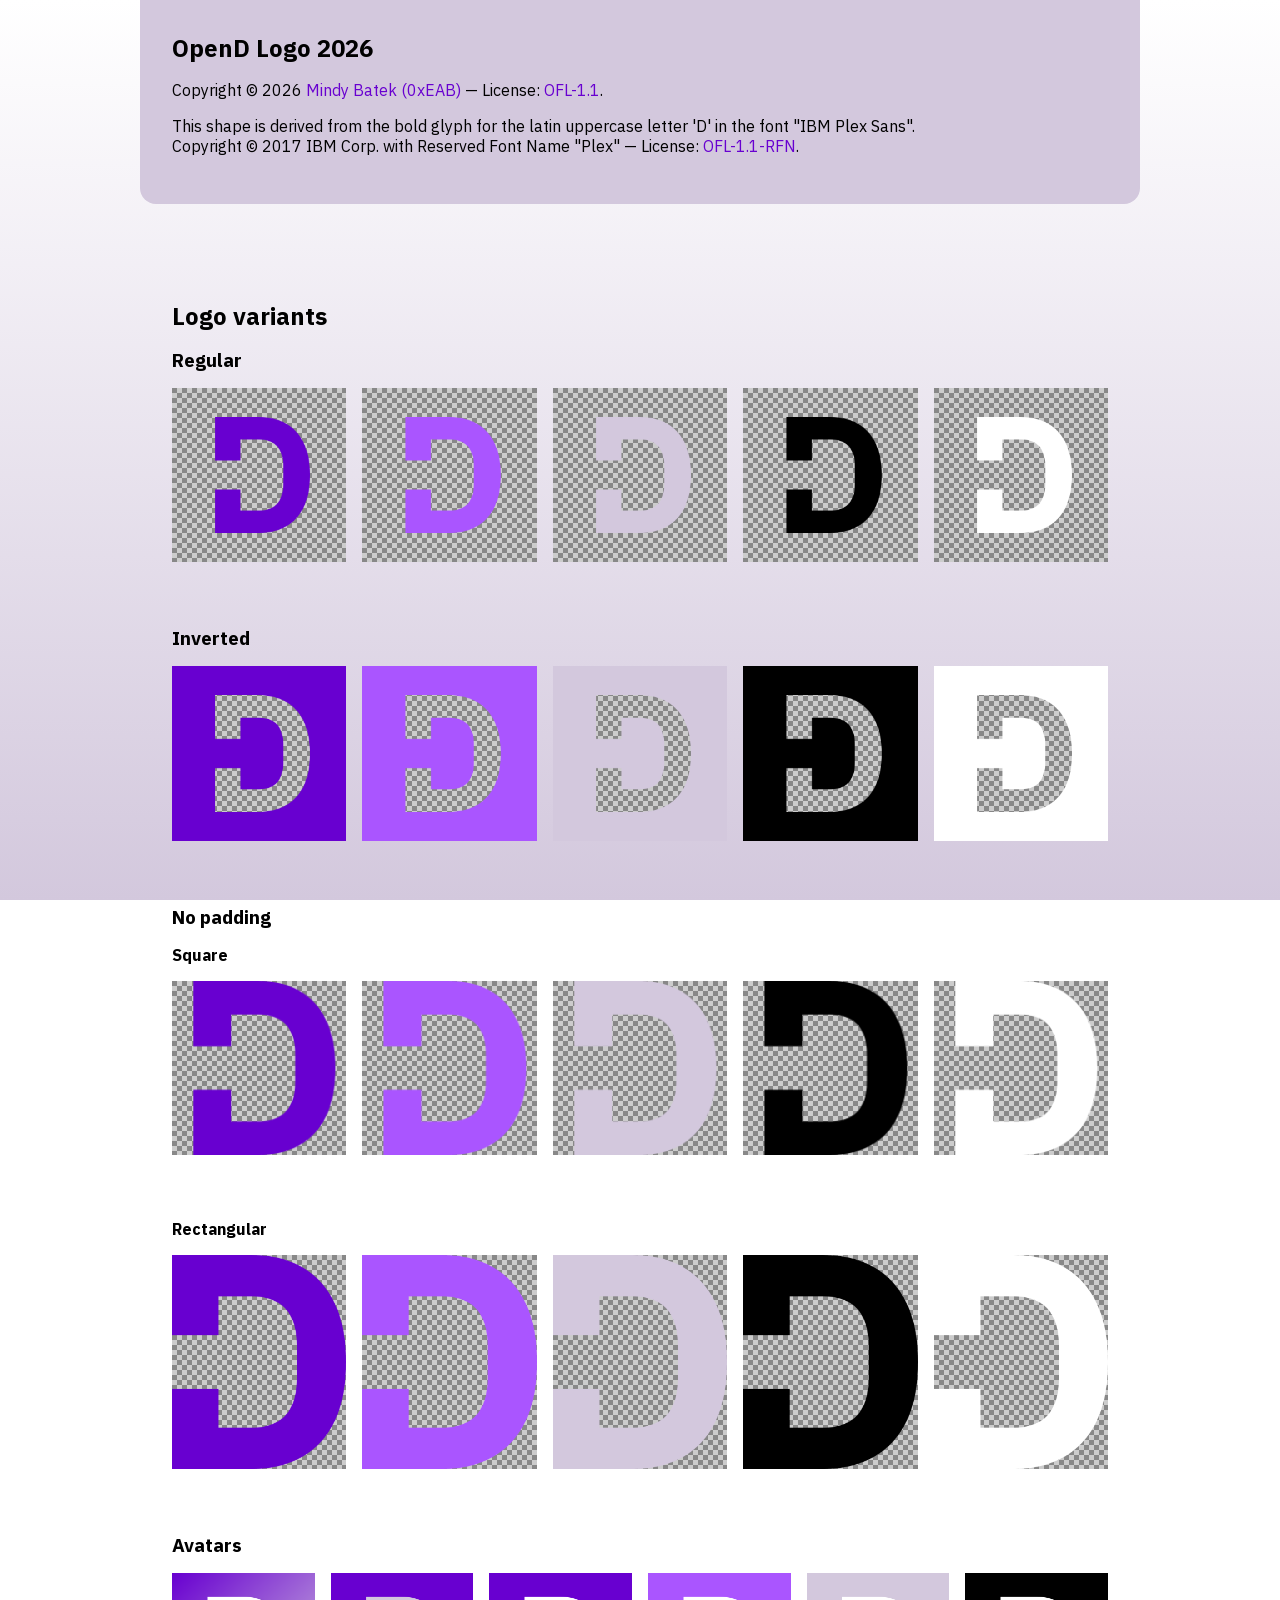
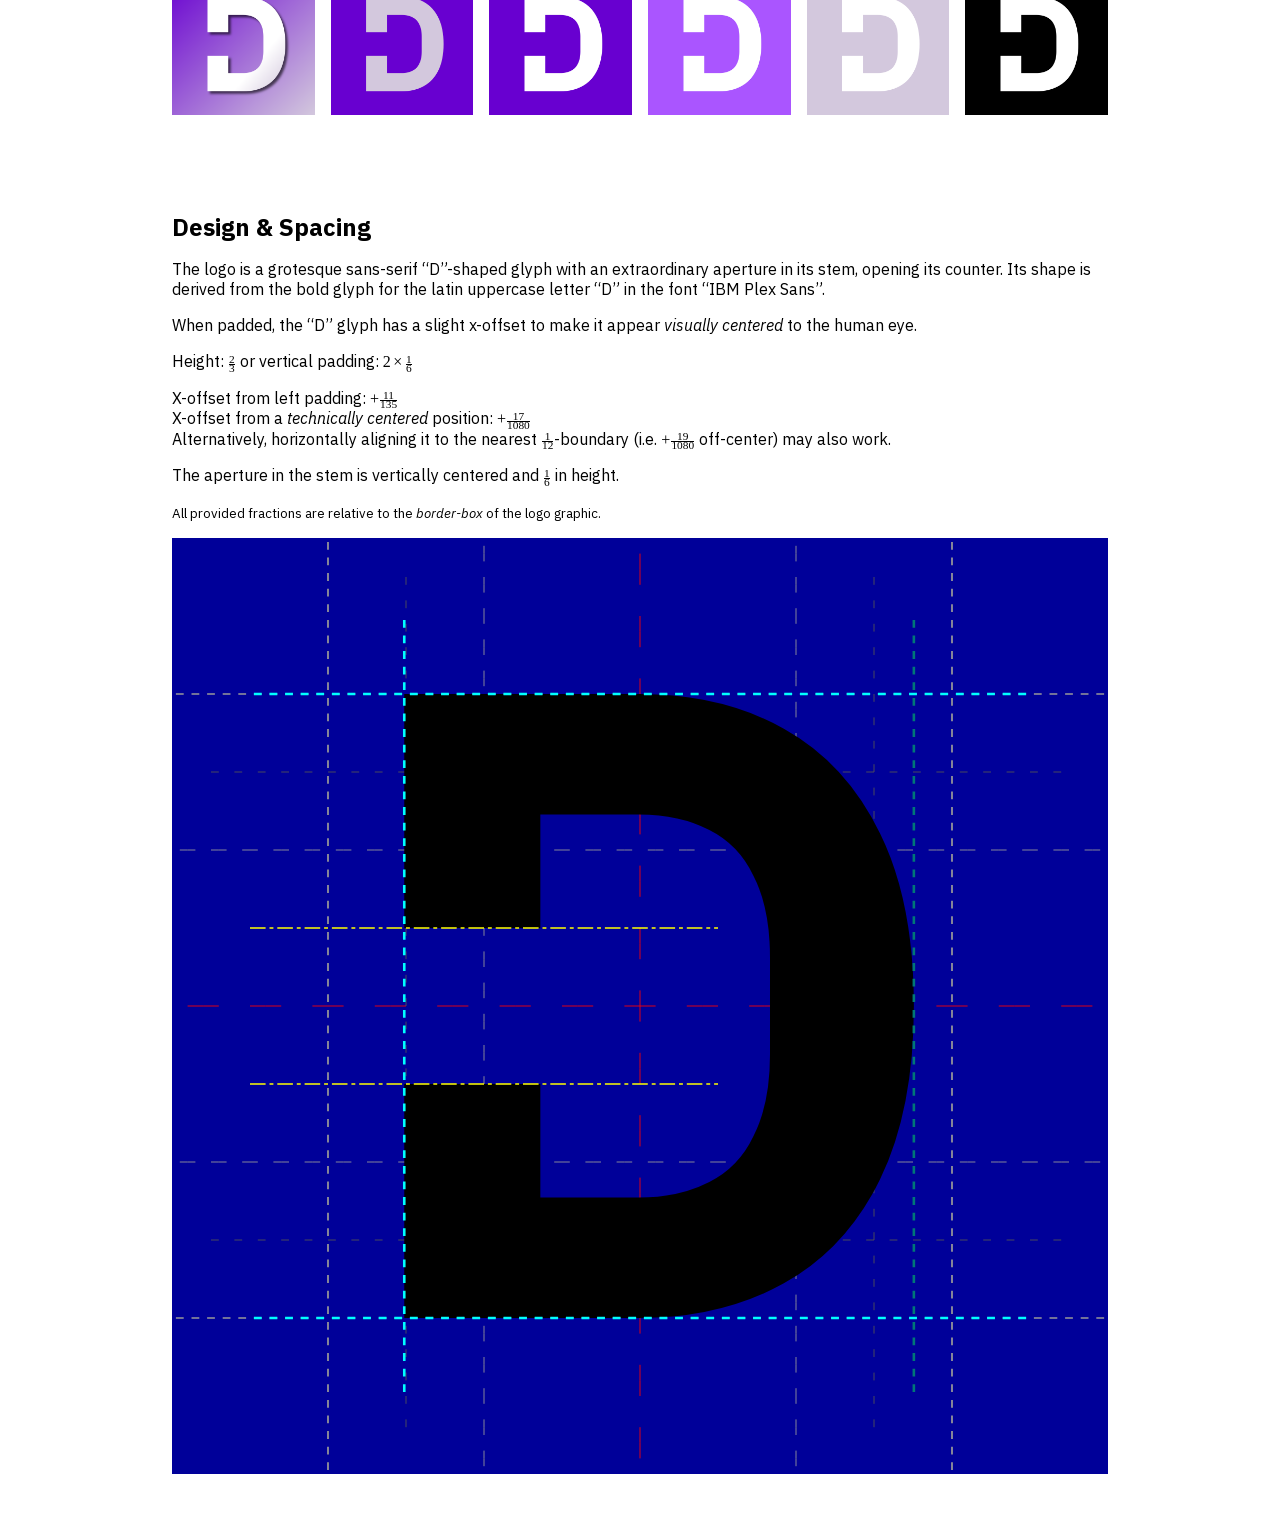
==== artwork/logo-2026/index.html @ bcdfeafe "Add "OpenD Logo 2026" artwork" ====
<!DOCTYPE html>
<html lang="en">
<head>
	<meta charset="utf-8">
	<title>OpenD Logo 2026</title>
	<meta name="viewport" content="width=device-width, initial-scale=1.0">
	<link rel="stylesheet" href="../../fonts/webfonts-bundle/opendlang-fonts.css">
	<style>
		*, ::after, ::before {
			box-sizing: border-box;
		}
		h1, h2, h3, h4, h5, h6, p {
			margin: 0 0 1rem 0;
		}
		html {
			font-size: 16px;
		}
		body {
			background: linear-gradient(0deg, #D3C8DD, #FFFFFF);
			background-attachment: fixed;
			display: flex;
			flex-direction: column;
			justify-content: start;
			min-height: 100vh;
			margin: 0;
			padding: 0;
		}
		main>* {
			margin: 0 auto 1rem auto;
			padding: 1rem;
		}
		@media (min-width: 1280px) {
			main>* {
				max-width: 1000px;
				padding: 2rem;
			}
		}
		main>section:first-child {
			background: #D3C8DD;
			border-radius: 0 0 1rem 1rem;
		}
		section:not(:last-child) {
			margin-bottom: 4rem;
		}
		a:link {
			color: #6800D0;
			text-decoration: none;
		}
		ul.logos {
			display: flex;
			list-style-type: none;
			padding: 0;
		}
		ul.logos>li {
			background-image: url('.demo/background.svg');
			background-repeat: repeat;
			background-size: 1.25rem;
			padding: 0;
		}
		ul.logos>li:not(:last-child) {
			margin-right: 1rem;
		}
		ul.logos img, picture#blueprint>img {
			display: block;
			max-width: 100%;
		}
	</style>
</head>
<body>
<main>
	<section>
		<h1>OpenD Logo 2026</h1>
		<p>
			Copyright © 2026 <a href="https://github.com/0xEAB">Mindy Batek (0xEAB)</a>
			— License: <a href="../../licenses/OFL-1.1-RFN-IBM-Plex.txt">OFL-1.1</a>.
		</p>
		<p>
			This shape is derived from the bold glyph for the latin uppercase letter 'D' in the font "IBM Plex Sans".<br>
			Copyright © 2017 IBM Corp. with Reserved Font Name "Plex"
			— License: <a href="../../licenses/OFL-1.1-RFN-IBM-Plex.txt">OFL-1.1-RFN</a>.
		</p>
		</section>
	<article>
		<h2>Logo variants</h2>
		<section>
			<h3>Regular</h3>
			<ul class="logos">
				<li><img alt="OpenD Logo" src="regular/opend-logo-2026_1080px_primary.png"></li>
				<li><img alt="OpenD Logo" src="regular/opend-logo-2026_1080px_accent.png"></li>
				<li><img alt="OpenD Logo" src="regular/opend-logo-2026_1080px_light.png"></li>
				<li><img alt="OpenD Logo" src="regular/opend-logo-2026_1080px_text.png"></li>
				<li><img alt="OpenD Logo" src="regular/opend-logo-2026_1080px_white.png"></li>
			</ul>
		</section>
		<section>
			<h3>Inverted</h3>
			<ul class="logos">
				<li><img alt="Inverted OpenD Logo" src="inverted/opend-logo-2026-inv_1080px_primary.png"></li>
				<li><img alt="Inverted OpenD Logo" src="inverted/opend-logo-2026-inv_1080px_accent.png"></li>
				<li><img alt="Inverted OpenD Logo" src="inverted/opend-logo-2026-inv_1080px_light.png"></li>
				<li><img alt="Inverted OpenD Logo" src="inverted/opend-logo-2026-inv_1080px_text.png"></li>
				<li><img alt="Inverted OpenD Logo" src="inverted/opend-logo-2026-inv_1080px_white.png"></li>
			</ul>
		</section>
		<section>
			<h3>No padding</h3>
			<section>
				<h4>Square</h4>
				<ul class="logos">
					<li><img alt="Square OpenD Logo with extra padding" src="no-padding/opend-logo-2026-no-pad-square_720px_primary.png"></li>
					<li><img alt="Square OpenD Logo with extra padding" src="no-padding/opend-logo-2026-no-pad-square_720px_accent.png"></li>
					<li><img alt="Square OpenD Logo with extra padding" src="no-padding/opend-logo-2026-no-pad-square_720px_light.png"></li>
					<li><img alt="Square OpenD Logo with extra padding" src="no-padding/opend-logo-2026-no-pad-square_720px_text.png"></li>
					<li><img alt="Square OpenD Logo with extra padding" src="no-padding/opend-logo-2026-no-pad-square_720px_white.png"></li>
				</ul>
			</section>
			<section>
				<h4>Rectangular</h4>
				<ul class="logos">
					<li><img alt="OpenD Logo with no padding" src="no-padding/opend-logo-2026-no-pad-rect_720px_primary.png"></li>
					<li><img alt="OpenD Logo with no padding" src="no-padding/opend-logo-2026-no-pad-rect_720px_accent.png"></li>
					<li><img alt="OpenD Logo with no padding" src="no-padding/opend-logo-2026-no-pad-rect_720px_light.png"></li>
					<li><img alt="OpenD Logo with no padding" src="no-padding/opend-logo-2026-no-pad-rect_720px_text.png"></li>
					<li><img alt="OpenD Logo with no padding" src="no-padding/opend-logo-2026-no-pad-rect_720px_white.png"></li>
				</ul>
			</section>
		</section>
		<section>
			<h3>Avatars</h3>
			<ul class="logos">
				<li><img alt="Avatar based on the OpenD Logo" src="avatar/opend-logo-2026-avatar_1080px.png"></li>
				<li><img alt="Avatar based on the OpenD Logo (dark)" src="avatar/opend-logo-2026-avatar-simplified-dark_1080px.png"></li>
				<li><img alt="Avatar based on the OpenD Logo (bright)" src="avatar/opend-logo-2026-avatar-simplified-bright_1080px.png"></li>
				<li><img alt="Avatar based on the OpenD Logo (accent color)" src="avatar/opend-logo-2026-avatar-simplified-accent_1080px.png"></li>
				<li><img alt="Avatar based on the OpenD Logo (light)" src="avatar/opend-logo-2026-avatar-simplified-light_1080px.png"></li>
				<li><img alt="Avatar based on the OpenD Logo (black and white)" src="avatar/opend-logo-2026-avatar-simplified-bw_1080px.png"></li>
			</ul>
		</section>
	</article>
	<article>
		<h2>Design &amp; Spacing</h2>
		<p>
			The logo is a grotesque sans-serif “D”-shaped glyph with an extraordinary aperture in its stem,
			opening its counter.
			Its shape is derived from the bold glyph for the latin uppercase letter “D” in the font “IBM Plex Sans”.
		</p>
		<p>
			When padded, the “D” glyph has a slight x-offset
			to make it appear <em>visually centered</em> to the human eye.
		</p>
		<p>
			Height: <math><mfrac><mn>2</mn><mn>3</mn></mfrac></math>
			or vertical padding: <math><mn>2</mn><mo>&times;</mo><mfrac><mn>1</mn><mn>6</mn></mfrac></math>
		</p>
		<p>
			X-offset from left padding:
			<math><mo>+</mo><mfrac><mn>11</mn><mn>135</mn></mfrac></math><br>
			X-offset from a <em>technically centered</em> position:
			<math><mo>+</mo><mfrac><mn>17</mn><mn>1080</mn></mfrac></math><br>
			Alternatively,
			horizontally aligning it to the nearest <math><mfrac><mn>1</mn><mn>12</mn></mfrac></math>-boundary
			(i.e. <math><mo>+</mo><mfrac><mn>19</mn><mn>1080</mn></mfrac></math> off-center) may also work.
		</p>
		<p>
			The aperture in the stem is vertically centered and
			<math><mfrac><mn>1</mn><mn>6</mn></mfrac></math> in height.
		</p>
		<p>
			<small>All provided fractions are relative to the <em>border-box</em> of the logo graphic.</small>
		</p>
		<p>
			<picture id="blueprint">
				<source srcset="blueprint/opend-logo-2026-blueprint.svg">
				<img alt="Blueprint of the OpenD Logo" src="blueprint/opend-logo-2026-blueprint_3240px.png">
			</picture>
		</p>
	</article>
</main>
</body>
</html>
---- fonts/webfonts-bundle/opendlang-fonts.css ----
@import url('opendlang-webfonts.css');
html {
	font-family: 'IBM Plex Sans', sans-serif;
}
code, kbd, pre, samp, tt {
	font-family: 'IBM Plex Mono', monospace;
}
.monospace, font[face='monospace'] {
	font-family: 'IBM Plex Mono', monospace !important;
}
.sans-serif, font[face='sans'], font[face='sans-serif'] {
	font-family: 'IBM Plex Sans', sans-serif !important;
}
.serif, font[face='serif'] {
	font-family: 'IBM Plex Serif', serif !important;
}
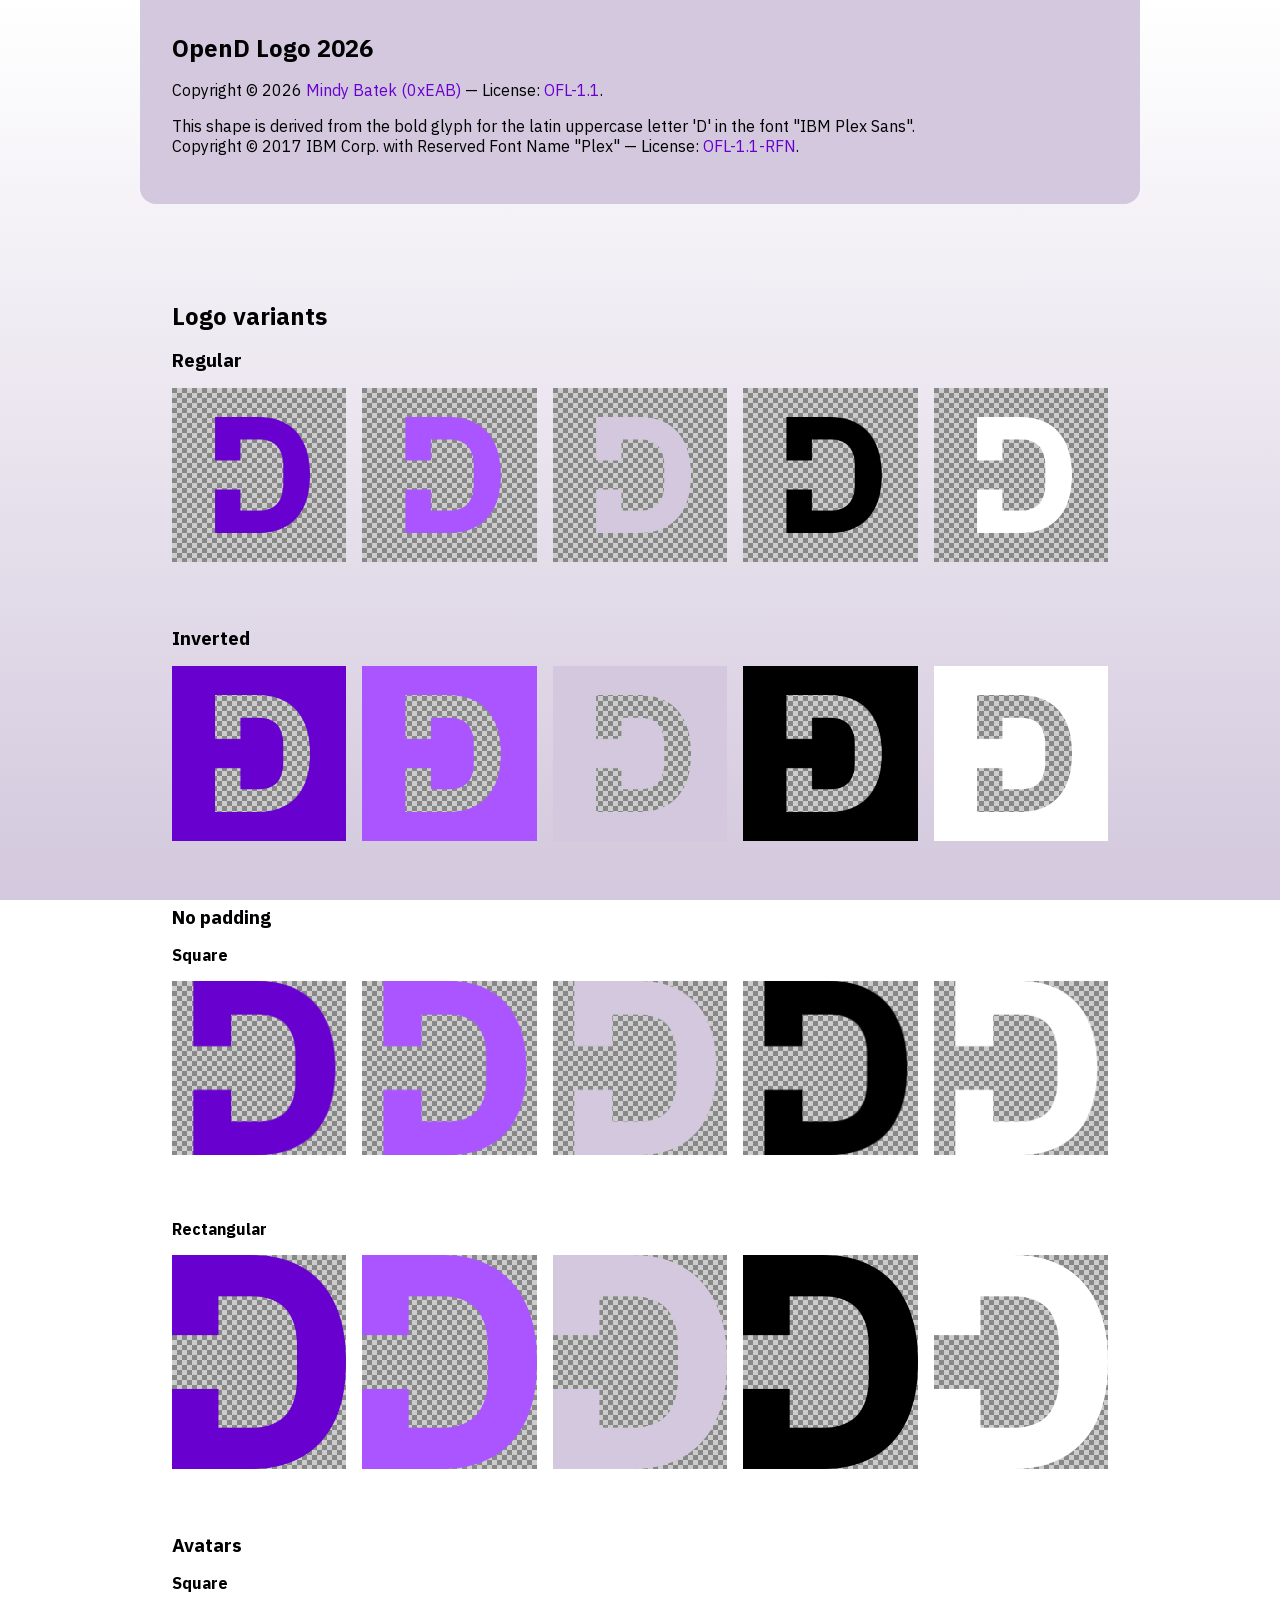
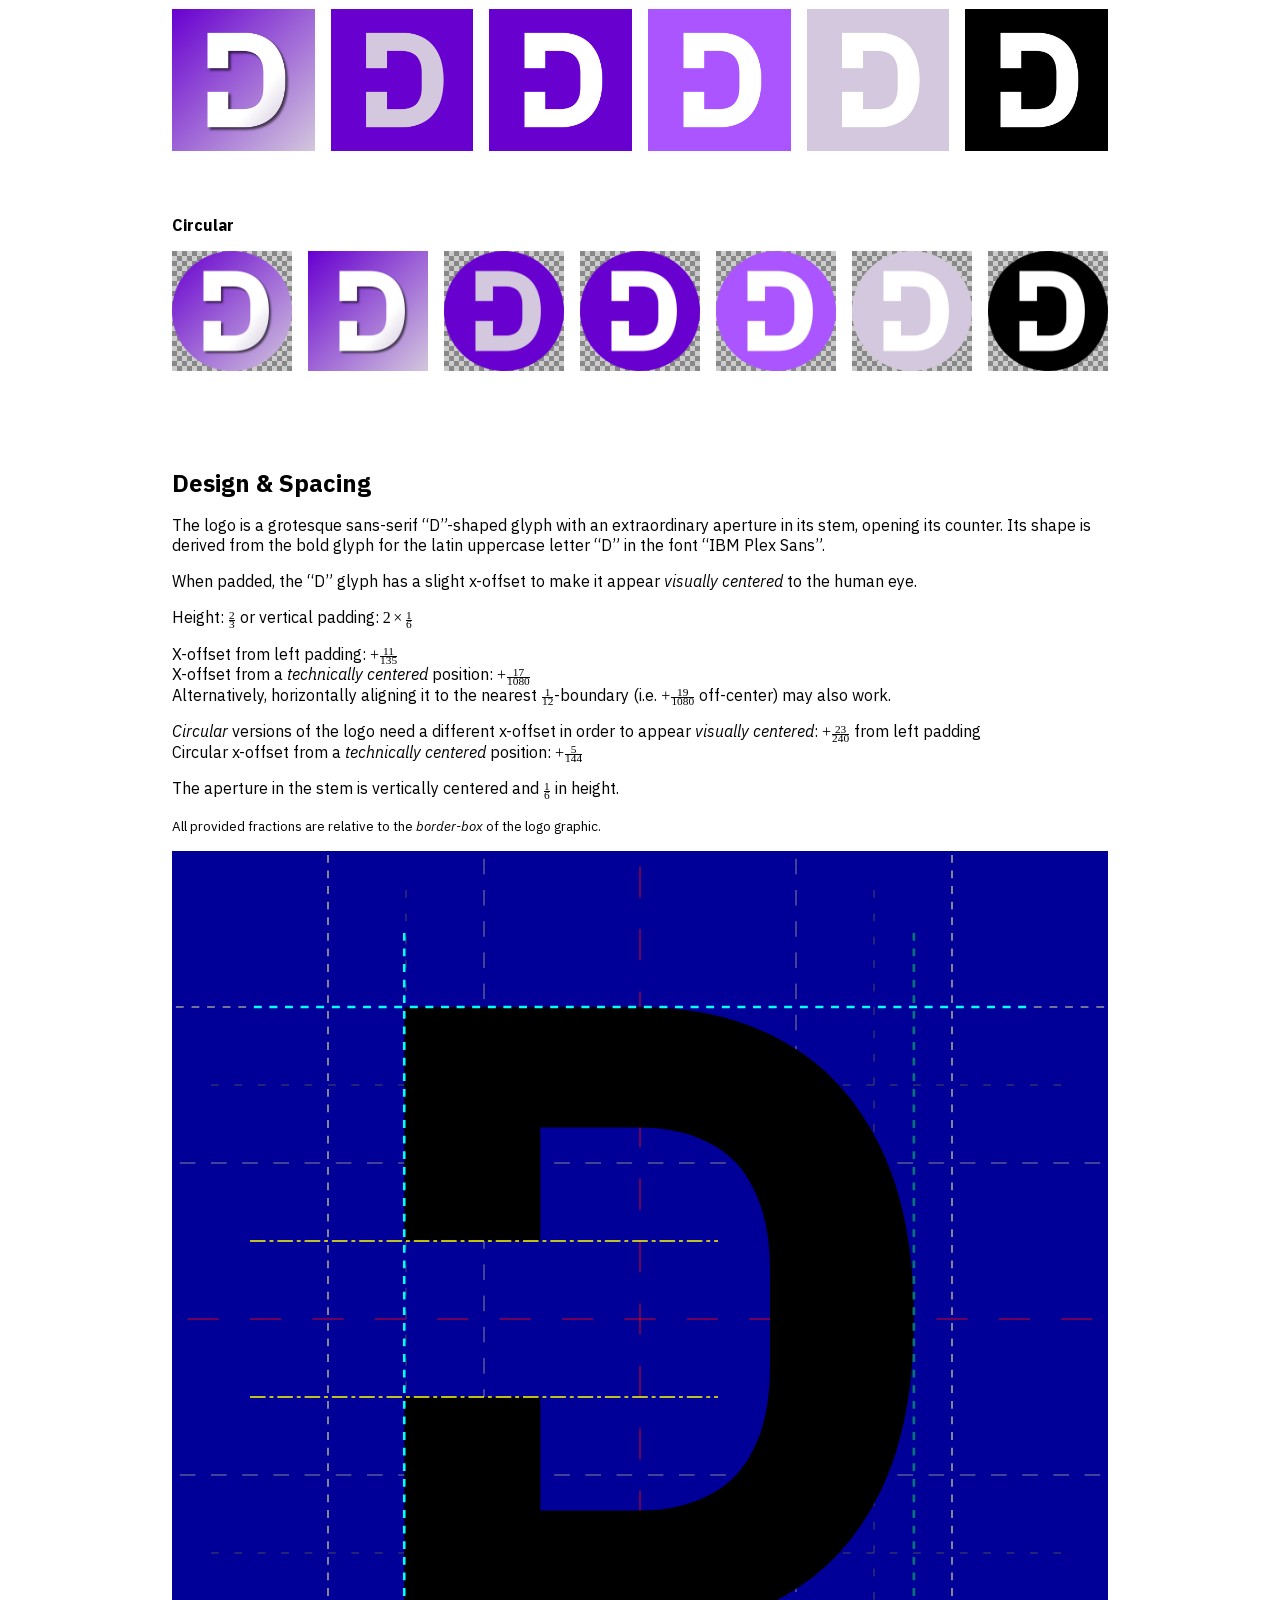
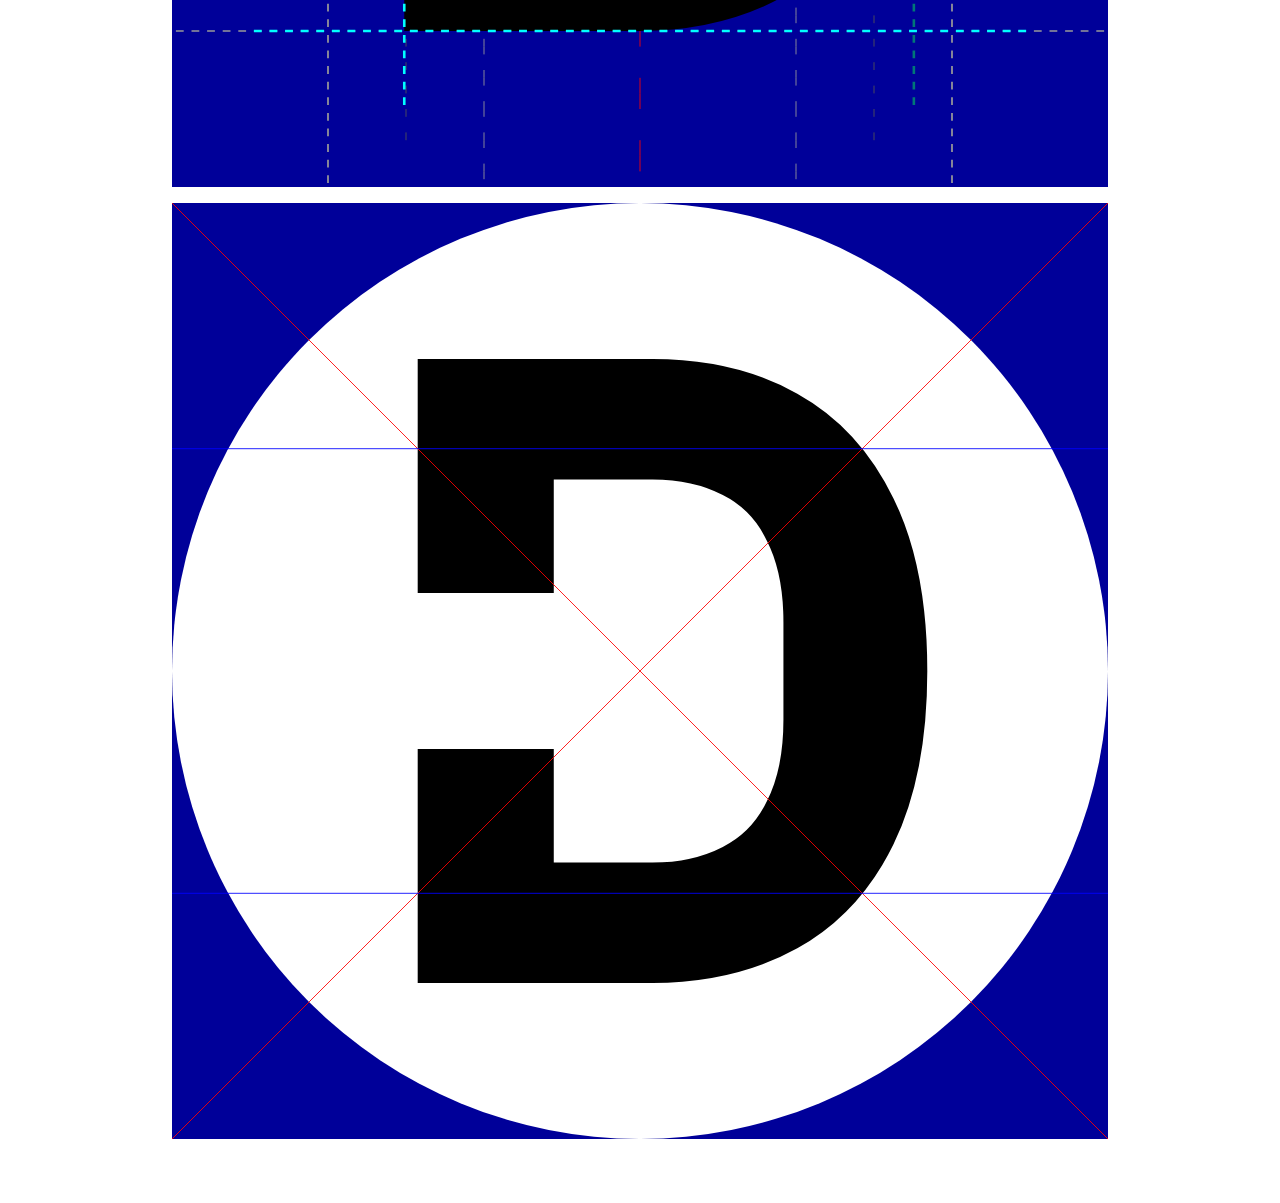
==== commit 1eb19c75: "Add circular version of the avatar variant of "OpenD Logo 2026"" ====
--- a/artwork/logo-2026/index.html
+++ b/artwork/logo-2026/index.html
@@ -60,7 +60,7 @@
 		ul.logos>li:not(:last-child) {
 			margin-right: 1rem;
 		}
-		ul.logos img, picture#blueprint>img {
+		ul.logos img, picture.blueprint>img {
 			display: block;
 			max-width: 100%;
 		}
@@ -127,14 +127,29 @@
 		</section>
 		<section>
 			<h3>Avatars</h3>
-			<ul class="logos">
-				<li><img alt="Avatar based on the OpenD Logo" src="avatar/opend-logo-2026-avatar_1080px.png"></li>
-				<li><img alt="Avatar based on the OpenD Logo (dark)" src="avatar/opend-logo-2026-avatar-simplified-dark_1080px.png"></li>
-				<li><img alt="Avatar based on the OpenD Logo (bright)" src="avatar/opend-logo-2026-avatar-simplified-bright_1080px.png"></li>
-				<li><img alt="Avatar based on the OpenD Logo (accent color)" src="avatar/opend-logo-2026-avatar-simplified-accent_1080px.png"></li>
-				<li><img alt="Avatar based on the OpenD Logo (light)" src="avatar/opend-logo-2026-avatar-simplified-light_1080px.png"></li>
-				<li><img alt="Avatar based on the OpenD Logo (black and white)" src="avatar/opend-logo-2026-avatar-simplified-bw_1080px.png"></li>
-			</ul>
+			<section>
+				<h4>Square</h4>
+				<ul class="logos">
+					<li><img alt="Avatar based on the OpenD Logo" src="avatar/square/opend-logo-2026-avatar_1080px.png"></li>
+					<li><img alt="Avatar based on the OpenD Logo (dark)" src="avatar/square/opend-logo-2026-avatar-simplified-dark_1080px.png"></li>
+					<li><img alt="Avatar based on the OpenD Logo (bright)" src="avatar/square/opend-logo-2026-avatar-simplified-bright_1080px.png"></li>
+					<li><img alt="Avatar based on the OpenD Logo (accent color)" src="avatar/square/opend-logo-2026-avatar-simplified-accent_1080px.png"></li>
+					<li><img alt="Avatar based on the OpenD Logo (light)" src="avatar/square/opend-logo-2026-avatar-simplified-light_1080px.png"></li>
+					<li><img alt="Avatar based on the OpenD Logo (black and white)" src="avatar/square/opend-logo-2026-avatar-simplified-bw_1080px.png"></li>
+				</ul>
+			</section>
+			<section>
+				<h4>Circular</h4>
+				<ul class="logos">
+					<li><img alt="Avatar based on the OpenD Logo (circular)" src="avatar/circle/opend-logo-2026-avatar-circle_1080px.png"></li>
+					<li><img alt="Avatar based on the OpenD Logo (circular; no circle mask)" src="avatar/circle/opend-logo-2026-avatar-circle-no-mask_1080px.png"></li>
+					<li><img alt="Avatar based on the OpenD Logo (circular; dark)" src="avatar/circle/opend-logo-2026-avatar-circle-simplified-dark_1080px.png"></li>
+					<li><img alt="Avatar based on the OpenD Logo (circular; bright)" src="avatar/circle/opend-logo-2026-avatar-circle-simplified-bright_1080px.png"></li>
+					<li><img alt="Avatar based on the OpenD Logo (circular; accent color)" src="avatar/circle/opend-logo-2026-avatar-circle-simplified-accent_1080px.png"></li>
+					<li><img alt="Avatar based on the OpenD Logo (circular; light)" src="avatar/circle/opend-logo-2026-avatar-circle-simplified-light_1080px.png"></li>
+					<li><img alt="Avatar based on the OpenD Logo (circular; black and white)" src="avatar/circle/opend-logo-2026-avatar-circle-simplified-bw_1080px.png"></li>
+				</ul>
+			</section>
 		</section>
 	</article>
 	<article>
@@ -162,6 +177,13 @@
 			(i.e. <math><mo>+</mo><mfrac><mn>19</mn><mn>1080</mn></mfrac></math> off-center) may also work.
 		</p>
 		<p>
+			<em>Circular</em>
+			versions of the logo need a different x-offset in order to appear <em>visually centered</em>:
+			<math><mo>+</mo><mfrac><mn>23</mn><mn>240</mn></mfrac></math> from left padding<br>
+			Circular x-offset from a <em>technically centered</em> position:
+			<math><mo>+</mo><mfrac><mn>5</mn><mn>144</mn></mfrac></math>
+		</p>
+		<p>
 			The aperture in the stem is vertically centered and
 			<math><mfrac><mn>1</mn><mn>6</mn></mfrac></math> in height.
 		</p>
@@ -169,9 +191,15 @@
 			<small>All provided fractions are relative to the <em>border-box</em> of the logo graphic.</small>
 		</p>
 		<p>
-			<picture id="blueprint">
+			<picture class="blueprint">
 				<source srcset="blueprint/opend-logo-2026-blueprint.svg">
 				<img alt="Blueprint of the OpenD Logo" src="blueprint/opend-logo-2026-blueprint_3240px.png">
+			</picture>
+		</p>
+		<p>
+			<picture class="blueprint">
+				<source srcset="blueprint/opend-logo-2026-blueprint-avatar-circle.svg">
+				<img alt="Blueprint of the circular OpenD avatar" src="blueprint/opend-logo-2026-blueprint-avatar-circle_3240px.png">
 			</picture>
 		</p>
 	</article>
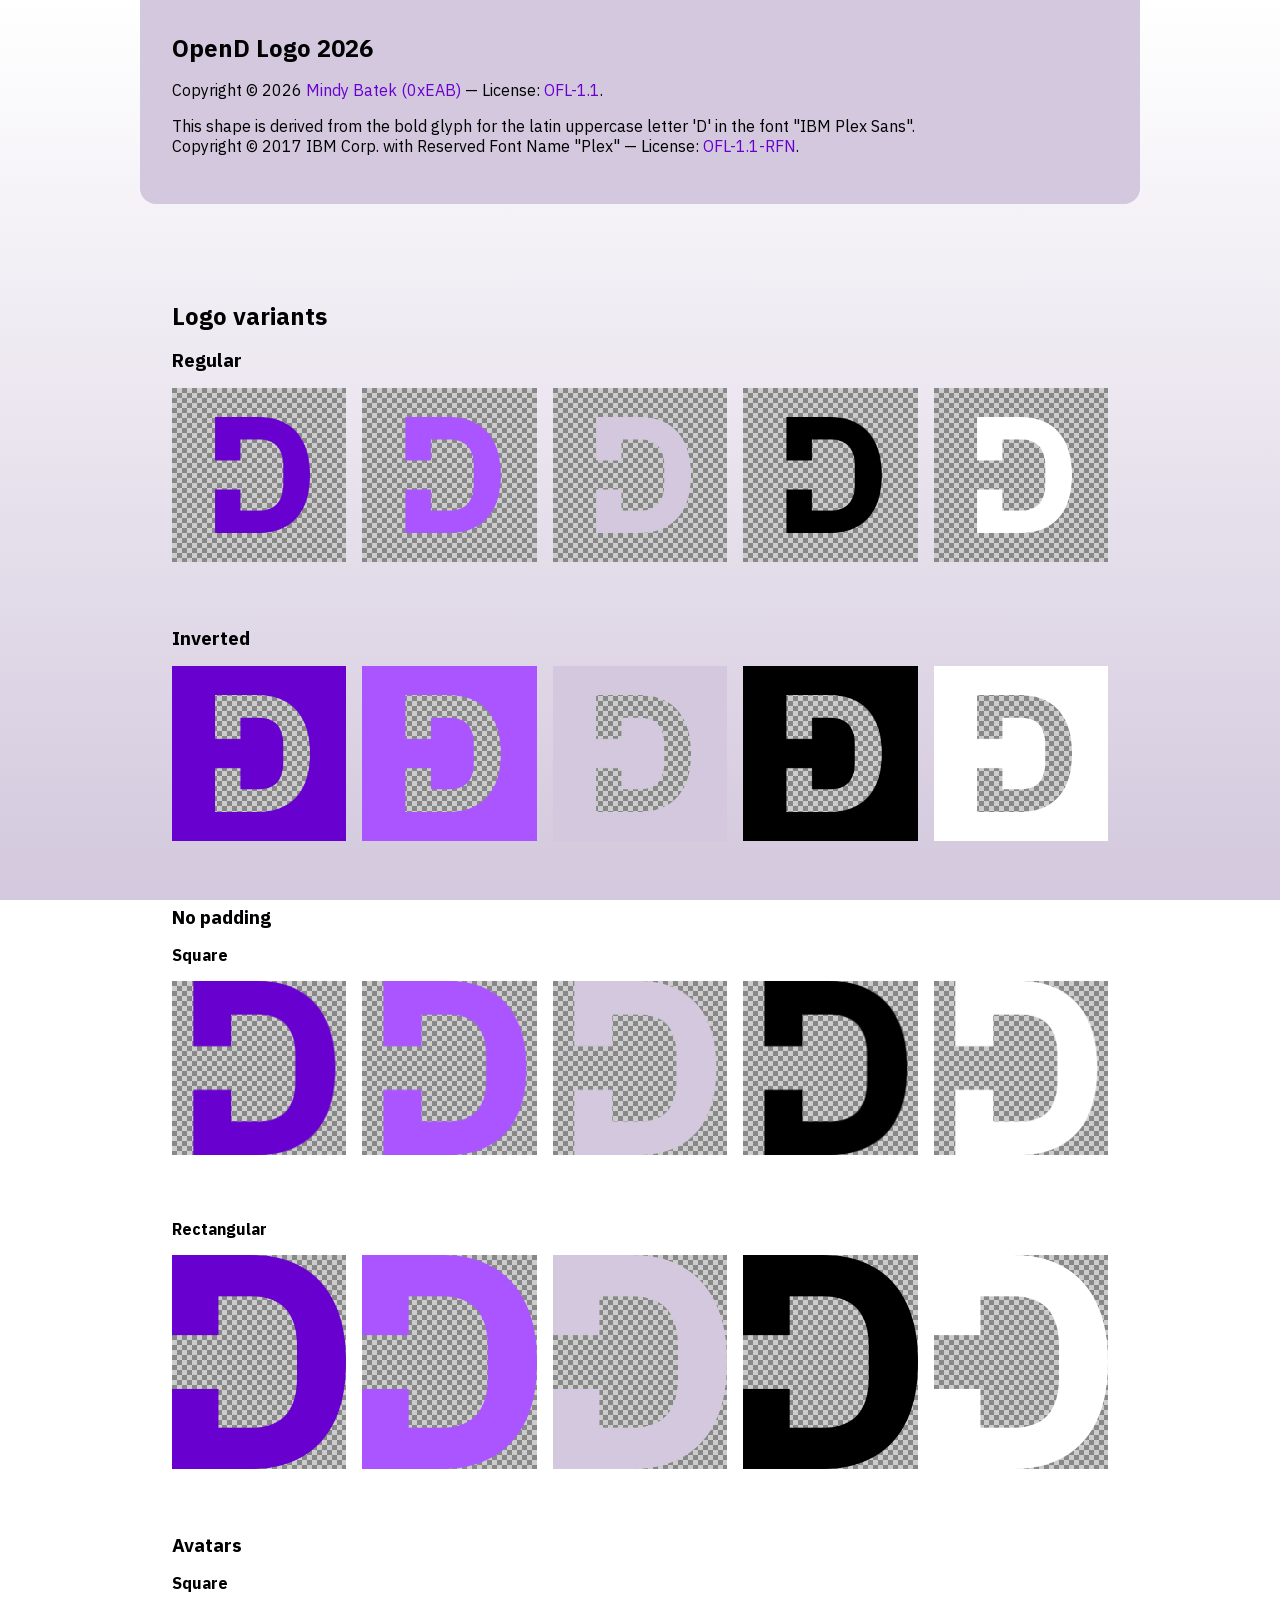
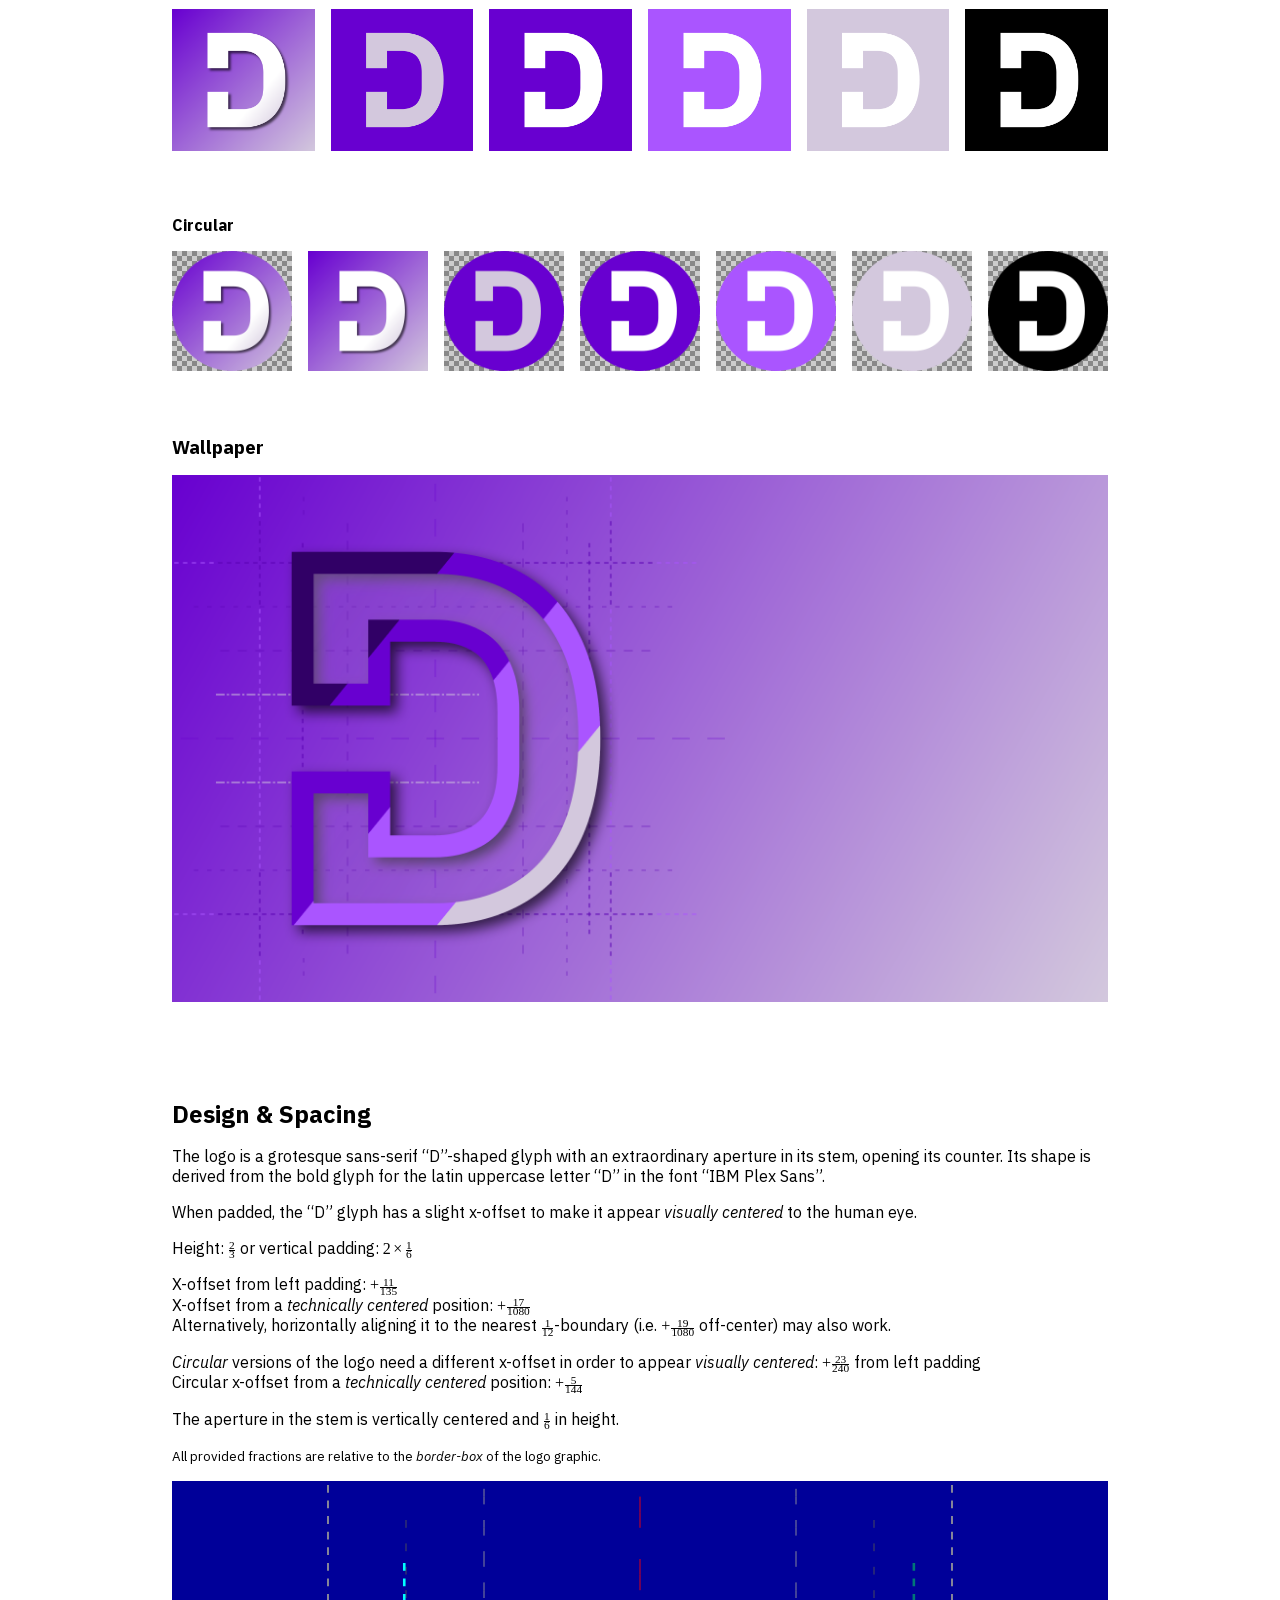
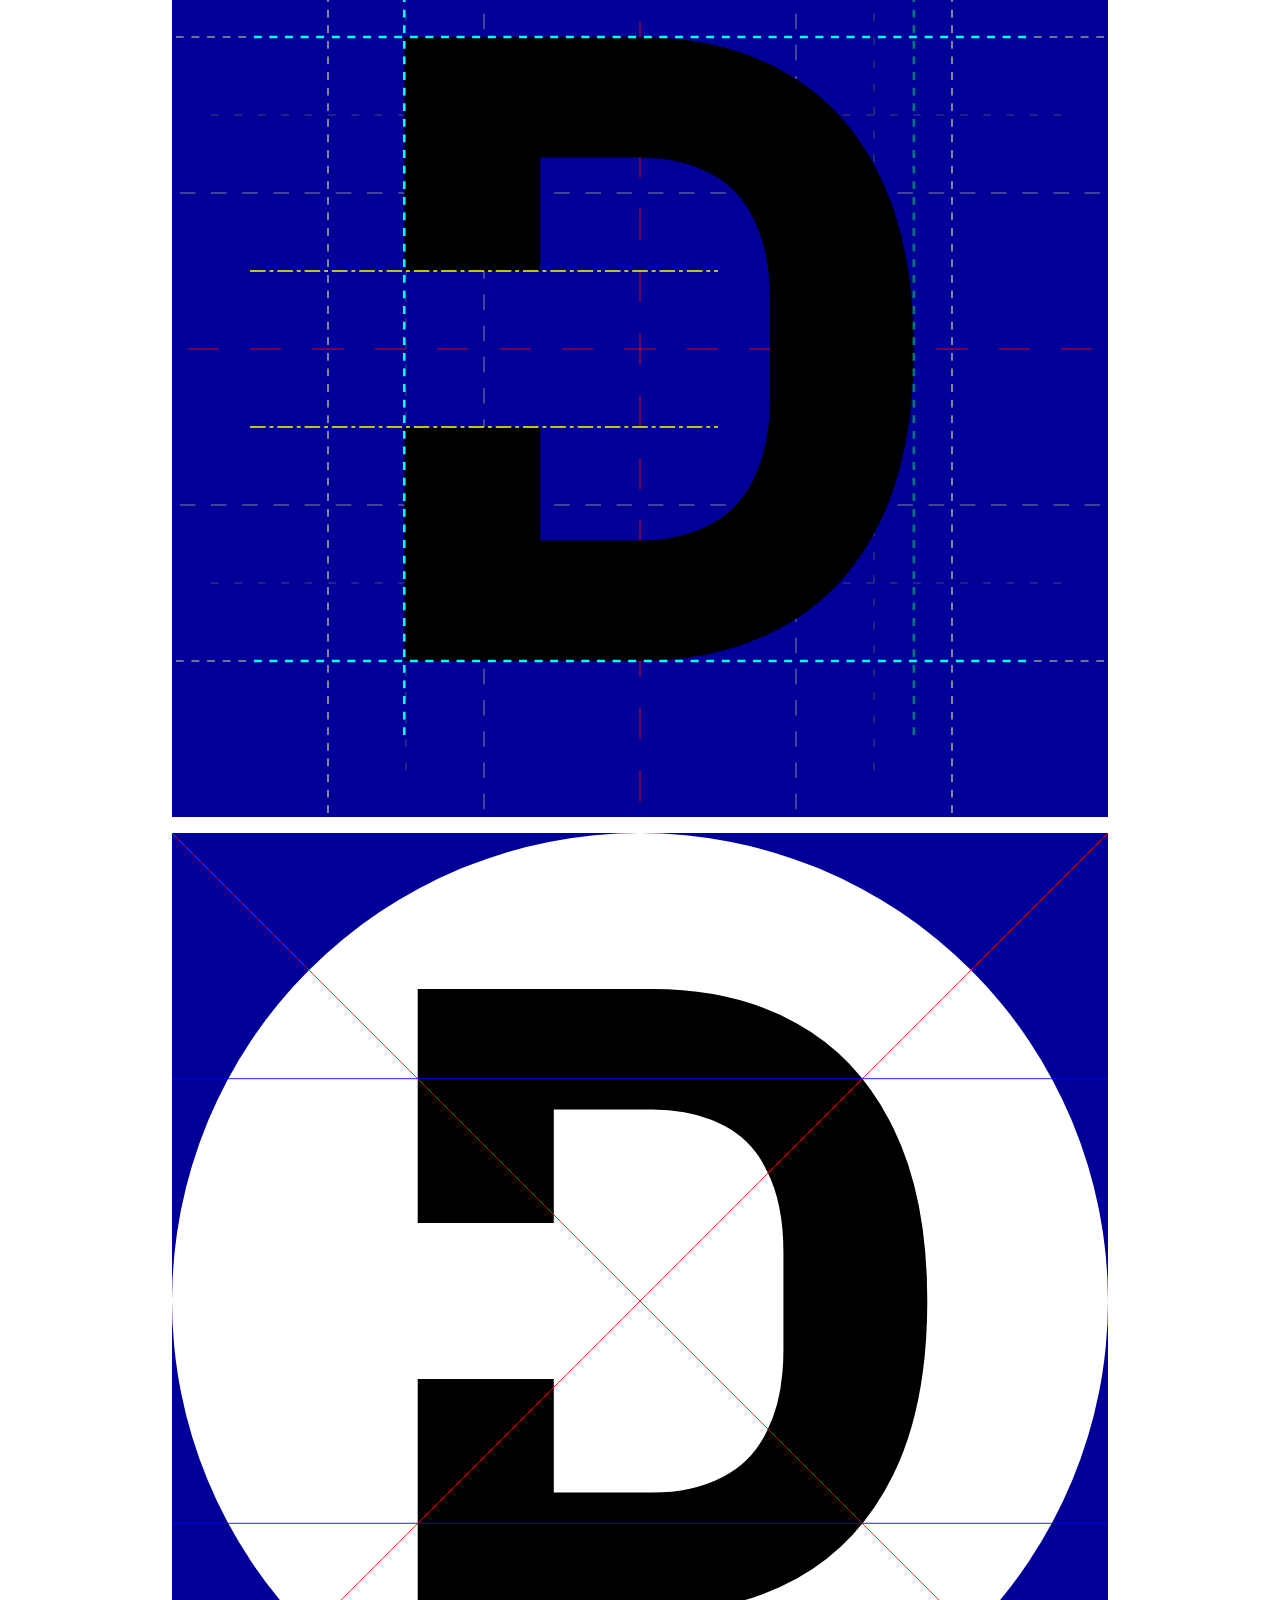
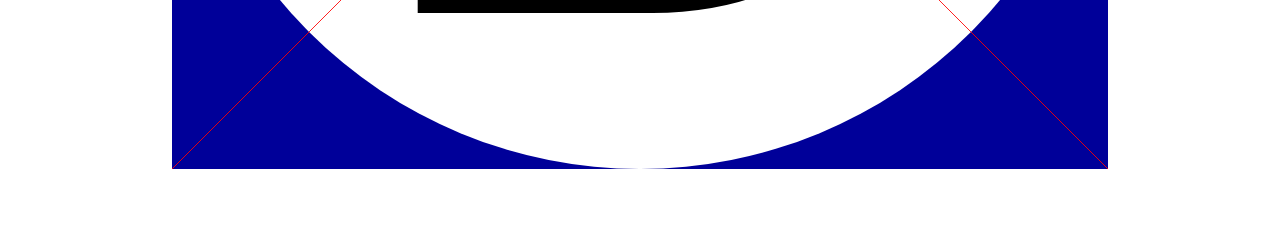
==== commit f4e181ee: "Add wallpaper based on "OpenD Logo 2026"" ====
--- a/artwork/logo-2026/index.html
+++ b/artwork/logo-2026/index.html
@@ -151,6 +151,12 @@
 				</ul>
 			</section>
 		</section>
+		<section>
+			<h3>Wallpaper</h3>
+			<ul class="logos">
+				<li><img alt="OpenD Wallpaper" src="wallpaper/opend-logo-2026-wallpaper_3840x2160px.png"></li>
+			</ul>
+		</section>
 	</article>
 	<article>
 		<h2>Design &amp; Spacing</h2>
